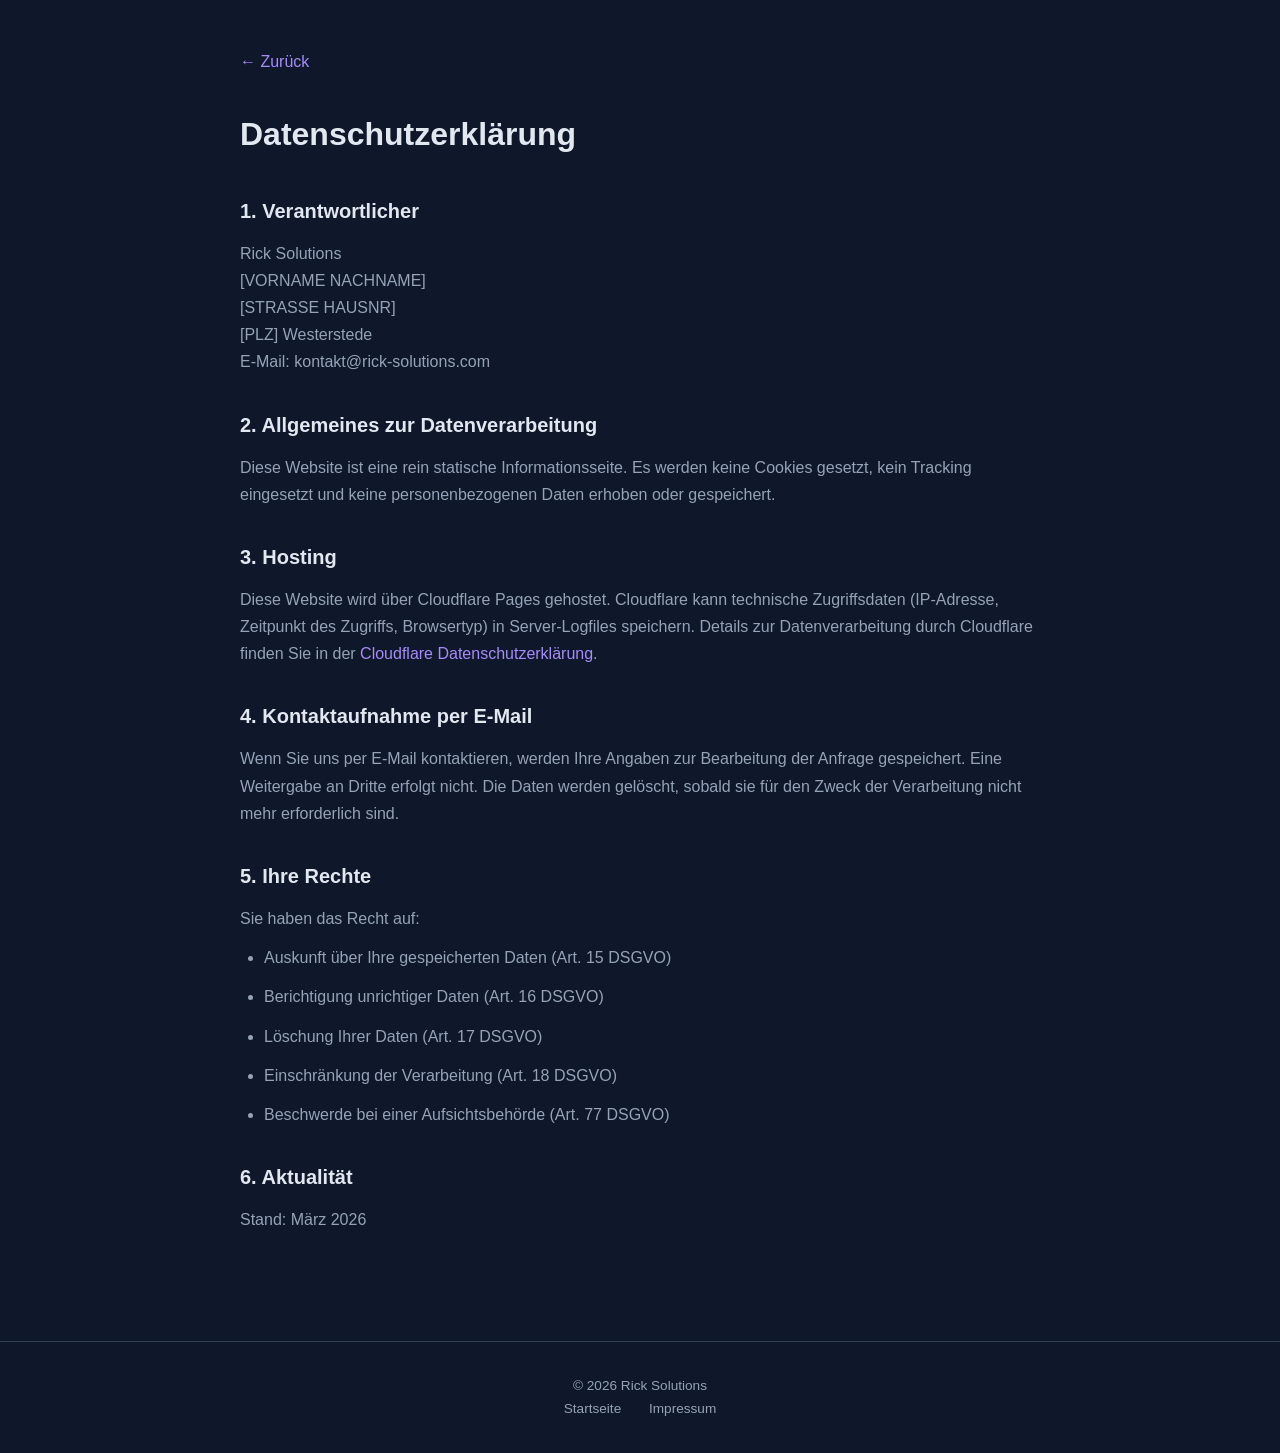
==== datenschutz.html @ c42056cf "Initial: Rick Solutions Landing Page Statische Website mit Landing Page, Impressum und Datenschutz. " ====
<!DOCTYPE html>
<html lang="de">
<head>
  <meta charset="UTF-8">
  <meta name="viewport" content="width=device-width, initial-scale=1.0">
  <title>Datenschutz — Rick Solutions</title>
  <link rel="stylesheet" href="style.css">
</head>
<body>

  <main class="container legal">
    <a href="/" class="back">&larr; Zurück</a>

    <h1>Datenschutzerklärung</h1>

    <h2>1. Verantwortlicher</h2>
    <p>
      Rick Solutions<br>
      [VORNAME NACHNAME]<br>
      [STRASSE HAUSNR]<br>
      [PLZ] Westerstede<br>
      E-Mail: kontakt@rick-solutions.com
    </p>

    <h2>2. Allgemeines zur Datenverarbeitung</h2>
    <p>
      Diese Website ist eine rein statische Informationsseite. Es werden
      keine Cookies gesetzt, kein Tracking eingesetzt und keine
      personenbezogenen Daten erhoben oder gespeichert.
    </p>

    <h2>3. Hosting</h2>
    <p>
      Diese Website wird über Cloudflare Pages gehostet. Cloudflare kann
      technische Zugriffsdaten (IP-Adresse, Zeitpunkt des Zugriffs, Browsertyp)
      in Server-Logfiles speichern. Details zur Datenverarbeitung durch
      Cloudflare finden Sie in der
      <a href="https://www.cloudflare.com/privacypolicy/" target="_blank" rel="noopener">
        Cloudflare Datenschutzerklärung</a>.
    </p>

    <h2>4. Kontaktaufnahme per E-Mail</h2>
    <p>
      Wenn Sie uns per E-Mail kontaktieren, werden Ihre Angaben zur
      Bearbeitung der Anfrage gespeichert. Eine Weitergabe an Dritte
      erfolgt nicht. Die Daten werden gelöscht, sobald sie für den Zweck
      der Verarbeitung nicht mehr erforderlich sind.
    </p>

    <h2>5. Ihre Rechte</h2>
    <p>Sie haben das Recht auf:</p>
    <ul>
      <li>Auskunft über Ihre gespeicherten Daten (Art. 15 DSGVO)</li>
      <li>Berichtigung unrichtiger Daten (Art. 16 DSGVO)</li>
      <li>Löschung Ihrer Daten (Art. 17 DSGVO)</li>
      <li>Einschränkung der Verarbeitung (Art. 18 DSGVO)</li>
      <li>Beschwerde bei einer Aufsichtsbehörde (Art. 77 DSGVO)</li>
    </ul>

    <h2>6. Aktualität</h2>
    <p>
      Stand: März 2026
    </p>
  </main>

  <footer>
    <div class="container">
      <p>&copy; 2026 Rick Solutions</p>
      <p>
        <a href="/">Startseite</a>
        <a href="impressum.html">Impressum</a>
      </p>
    </div>
  </footer>

</body>
</html>
---- style.css ----
/* ── Reset & Base ──────────────────────────────────── */
*, *::before, *::after { box-sizing: border-box; margin: 0; padding: 0; }

:root {
  --bg: #0f172a;
  --bg-card: #1e293b;
  --text: #e2e8f0;
  --text-muted: #94a3b8;
  --accent: #7c3aed;
  --accent-light: #a78bfa;
  --border: #334155;
  --max-w: 800px;
}

html { scroll-behavior: smooth; }

body {
  font-family: -apple-system, BlinkMacSystemFont, 'Segoe UI', Roboto, sans-serif;
  background: var(--bg);
  color: var(--text);
  line-height: 1.7;
  min-height: 100vh;
}

a { color: var(--accent-light); text-decoration: none; }
a:hover { text-decoration: underline; }

/* ── Layout ───────────────────────────────────────── */
.container {
  max-width: var(--max-w);
  margin: 0 auto;
  padding: 0 1.5rem;
}

/* ── Hero ─────────────────────────────────────────── */
.hero {
  padding: 6rem 0 4rem;
  text-align: center;
}

.hero h1 {
  font-size: clamp(2rem, 5vw, 3.5rem);
  font-weight: 800;
  letter-spacing: -0.02em;
  margin-bottom: 0.5rem;
}

.hero h1 span {
  color: var(--accent-light);
}

.hero .tagline {
  font-size: 1.25rem;
  color: var(--text-muted);
  margin-bottom: 2rem;
}

.hero .divider {
  width: 60px;
  height: 3px;
  background: var(--accent);
  margin: 0 auto;
  border-radius: 2px;
}

/* ── Sections ─────────────────────────────────────── */
section {
  padding: 3rem 0;
}

section h2 {
  font-size: 1.5rem;
  font-weight: 700;
  margin-bottom: 1rem;
  color: var(--text);
}

section p {
  color: var(--text-muted);
  max-width: 600px;
}

/* ── Project Card ─────────────────────────────────── */
.project-card {
  background: var(--bg-card);
  border: 1px solid var(--border);
  border-radius: 12px;
  padding: 2rem;
  margin-top: 1.5rem;
}

.project-card h3 {
  font-size: 1.25rem;
  margin-bottom: 0.5rem;
}

.project-card .badge {
  display: inline-block;
  font-size: 0.75rem;
  font-weight: 600;
  background: var(--accent);
  color: white;
  padding: 0.2rem 0.6rem;
  border-radius: 999px;
  margin-bottom: 0.75rem;
}

.project-card p {
  margin-bottom: 1rem;
}

.project-card .tech {
  font-size: 0.85rem;
  color: var(--text-muted);
}

/* ── Contact ──────────────────────────────────────── */
.contact-link {
  display: inline-block;
  margin-top: 1rem;
  padding: 0.75rem 1.5rem;
  background: var(--accent);
  color: white;
  border-radius: 8px;
  font-weight: 600;
  transition: background 0.2s;
}

.contact-link:hover {
  background: var(--accent-light);
  text-decoration: none;
  color: var(--bg);
}

/* ── Footer ───────────────────────────────────────── */
footer {
  border-top: 1px solid var(--border);
  padding: 2rem 0;
  margin-top: 3rem;
  text-align: center;
  color: var(--text-muted);
  font-size: 0.85rem;
}

footer a {
  color: var(--text-muted);
  margin: 0 0.75rem;
}

footer a:hover {
  color: var(--text);
}

/* ── Legal Pages ──────────────────────────────────── */
.legal {
  padding: 3rem 0;
}

.legal h1 {
  font-size: 2rem;
  font-weight: 800;
  margin-bottom: 2rem;
}

.legal h2 {
  font-size: 1.25rem;
  margin-top: 2rem;
  margin-bottom: 0.75rem;
}

.legal p, .legal li {
  color: var(--text-muted);
  margin-bottom: 0.75rem;
}

.legal ul {
  padding-left: 1.5rem;
}

.legal a.back {
  display: inline-block;
  margin-bottom: 2rem;
  color: var(--accent-light);
}

/* ── Responsive ───────────────────────────────────── */
@media (max-width: 600px) {
  .hero { padding: 4rem 0 2.5rem; }
  section { padding: 2rem 0; }
  .project-card { padding: 1.5rem; }
}
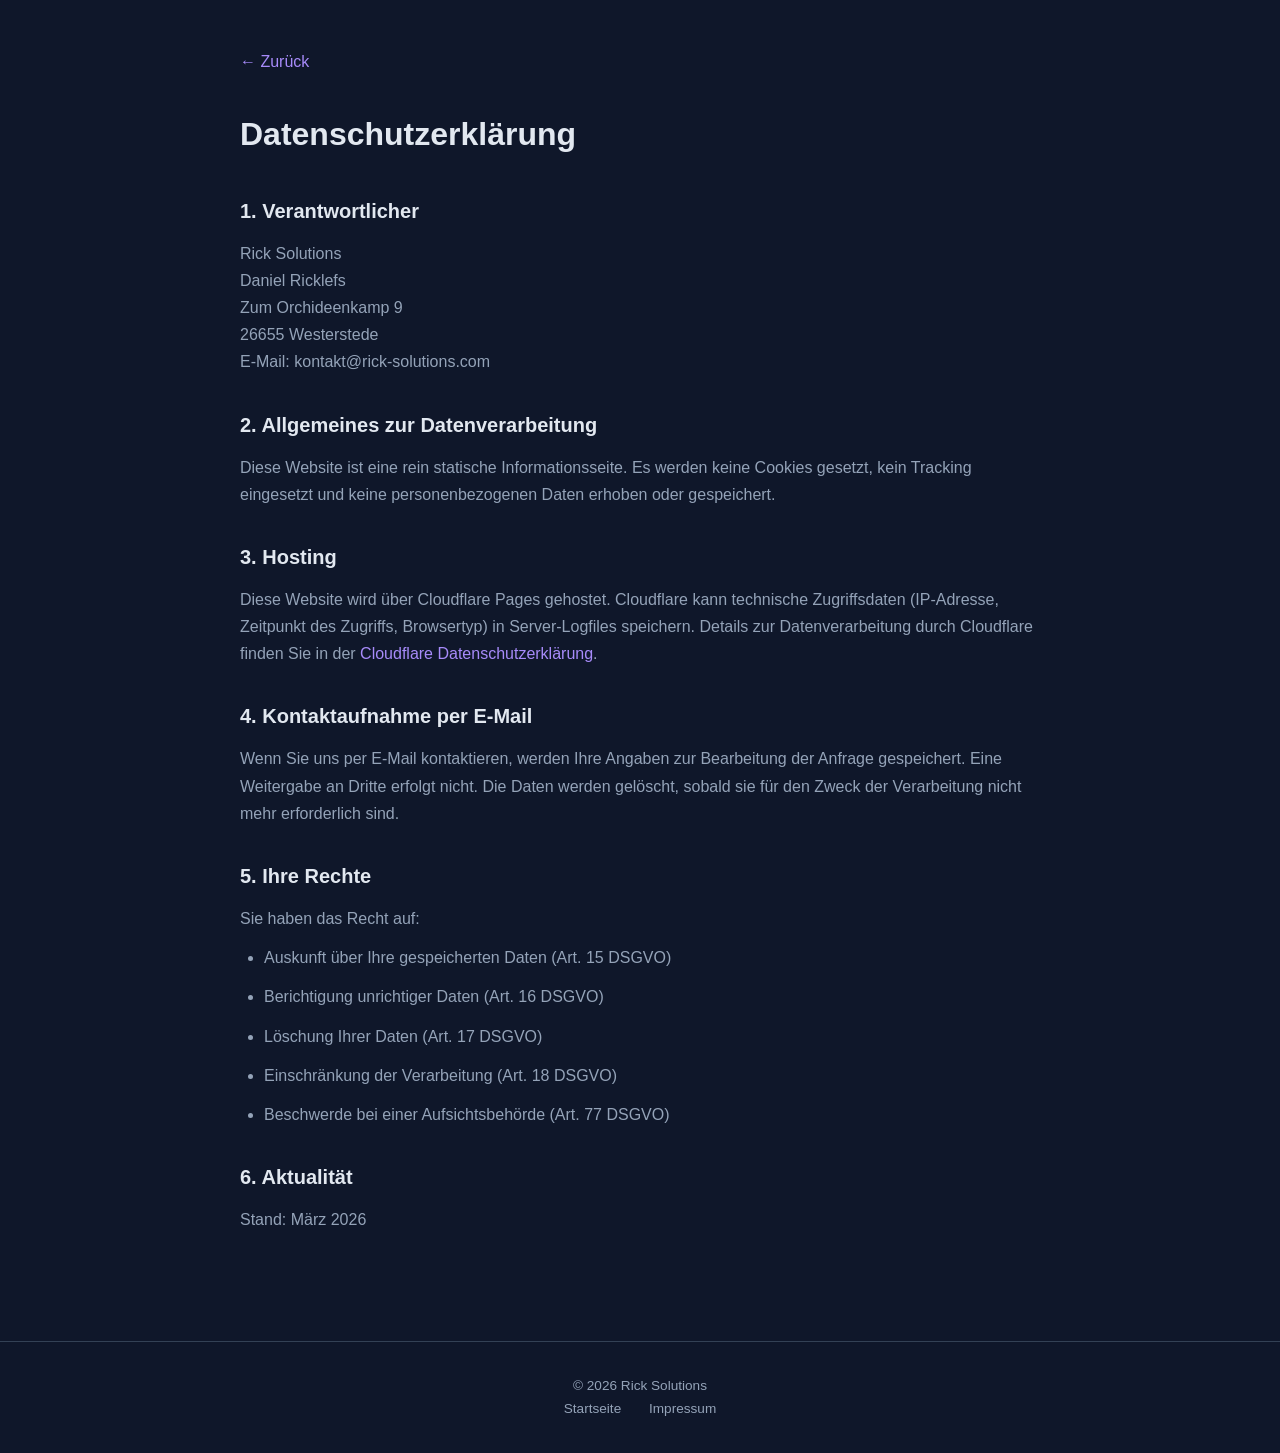
==== commit 3dc48554: "fix: Impressum + Datenschutz mit echten Daten Co-Authored-By: Claude Opus 4.6 (1M context) <noreply@" ====
--- a/datenschutz.html
+++ b/datenschutz.html
@@ -16,9 +16,9 @@
     <h2>1. Verantwortlicher</h2>
     <p>
       Rick Solutions<br>
-      [VORNAME NACHNAME]<br>
-      [STRASSE HAUSNR]<br>
-      [PLZ] Westerstede<br>
+      Daniel Ricklefs<br>
+      Zum Orchideenkamp 9<br>
+      26655 Westerstede<br>
       E-Mail: kontakt@rick-solutions.com
     </p>
 
